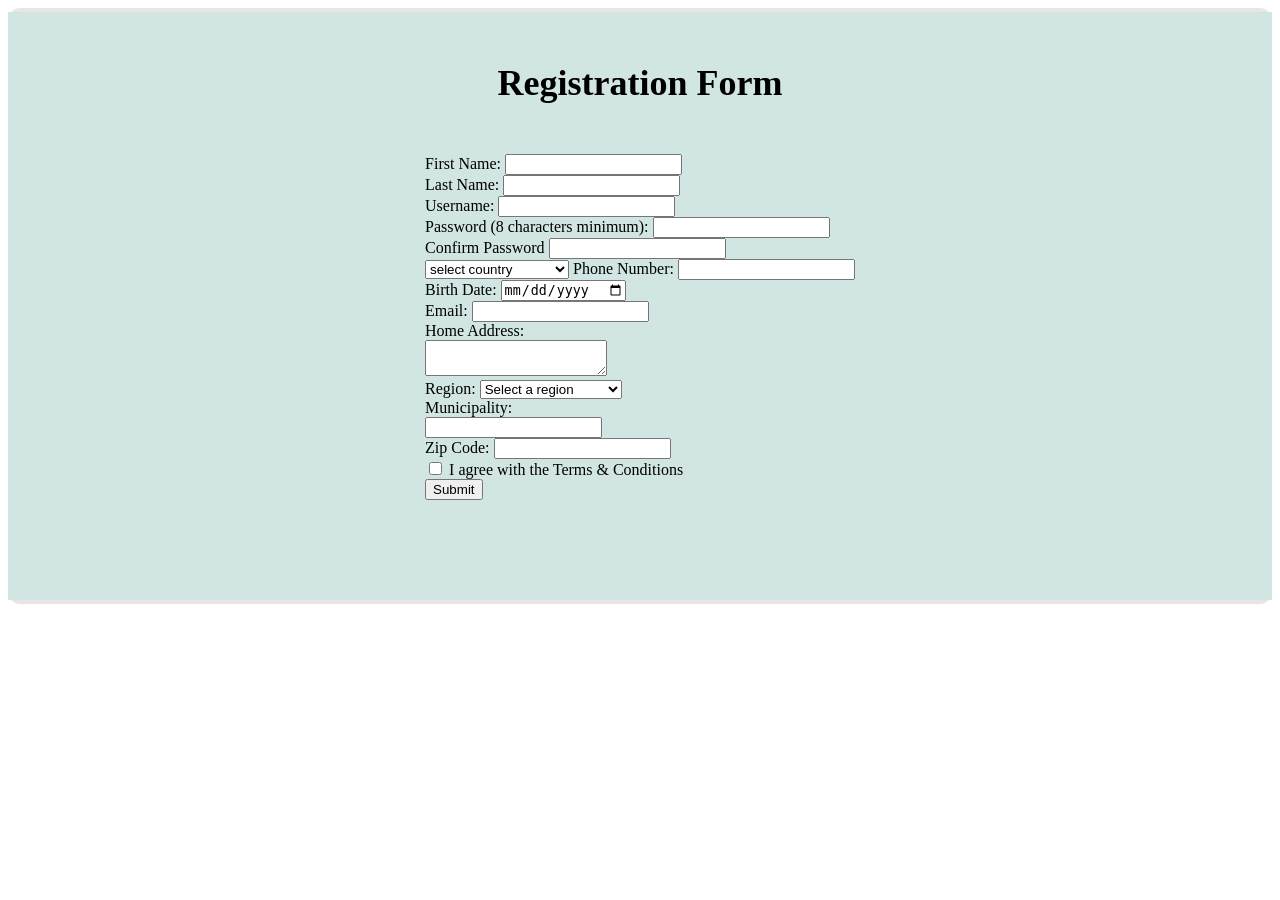
==== index.html @ e9968836 "new" ====
<!DOCTYPE html>
<html lang = "en">
    <head>
        <meta charset="UTF-8">
        <meta name="viewport" content="width=device-width, initial-scale=1">
       <link rel="stylesheet" href="regform.css">
    </head>
<main>

            <div class= "form-container">
            <section id = "form">
                <h1>Registration Form</h1>
                
                <!-- Registration Form -->
                <form>

                    <!-- Name Field-->
                    <label for="firstname">First Name:</label>
                    <input type="text" id="firstname" name="firstname" required><br>

                    <label for="lastname">Last Name:</label>
                    <input type="text" id="lastname" name="lastname" required><br>
                    <!-- Username -->
                    <label for="username">Username:</label>
                    <input type="text" id="username" name="username" required><br>

                <div>
                    <label for="pass">Password (8 characters minimum):</label>
                    <input type="password" id="pass" name="password" minlength="8" required />
                </div>
                <div>
                    <label for="pass">Confirm Password</label>
                    <input type="password" id="pass" name="password" minlength="8" required />
                </div>
                  <!-- Calling Code and Name -->
                    <select class="form-select" autocomplete="country" id="country" name="country">
                    <option>select country</option>
                    <option value="49">Germany +49</option>
                    <option value="81">Japan +81</option>
                    <option value="63">Philippines +63</option>
                    <option value="44">United Kingdom +44</option>
                    <option value="1">United States +1</option>
                    </select>
                    <!-- Phone# Field -->
                    <label for="phone">Phone Number:</label>
                    <input type="tel" id="phone" name="phone" pattern="[0-9]{4}-[0-9]{4}-[0-9]{3}"required><br>
                    <!-- Select All countries -->
                  
                    <!-- Birth Date -->
                <div class="col-sm-4 col-lg-4 col-md-4">
                    <label for="start_date">Birth Date:</label><span class="required"></span>
                    <input type="date" class="form-control" id="start_date"  name="start_date" value="{{ old('start_date') }}" required>                            
                </div>
                    

                    <!-- Email Field -->
                    <label for="email">Email:</label>
                    <input type="email" id="email" name="email" required><br>

                    <!-- Address Field -->
                    <label for="address">Home Address:</label> <br>
                    <textarea id="address" name="address" required></textarea><br>

                    <!-- Region -->
                    <label for="region">Region:</label>
                    <select id="region" name="region" required>
                        <option value="region">Select a region</option>
                        <option value="calabarzon">IV-A CALABARZON</option>
                        <option value="mimaropa">IV-B MIMAROPA</option>
                        <option value="car">CAR</option>
                        <option value="ncr">NCR</option>
                    </select><br>

                    <!-- Municipality-->
                    <label for="municipality">Municipality:</label> <br>
                    <input type="text" id="municipality" name="municipality" required><br>
                    <!-- Postal Code -->
                    <label for="zip">Zip Code:</label>
                    <input type="text" id="zip" name="zip" required><br>

                    
                <div>
                    <input type="checkbox" id="scales" name="scales" unchecked required/>
                    <label for="terms">I agree with the Terms & Conditions</label>
                </div>

                    <button type="submit">Submit</button>
                </form>
            </section>
            </div>

        </main>
---- regform.css ----
main {
    padding: 4px 0px;
    width: 100%;
    margin: 0 auto;   
    box-sizing: border-box;
    background-color:#e9e5e5;
    border-radius: 12px;
}

.form-container {
  display: flex;
  justify-content: center;
  align-items: center;   /* centers vertically */
  padding: 50px; /*ht edges */
  background-color: #d1e5e3;
}

form {
  width: 100%;
  max-width: 800px; 
  margin: auto; /* centers the form */
  padding: 50px; /* adds padding around the form */
}
h1 {
  font-size: 36px;
  margin-bottom: 20px;
  text-align: center;    margin: 0 auto;
}
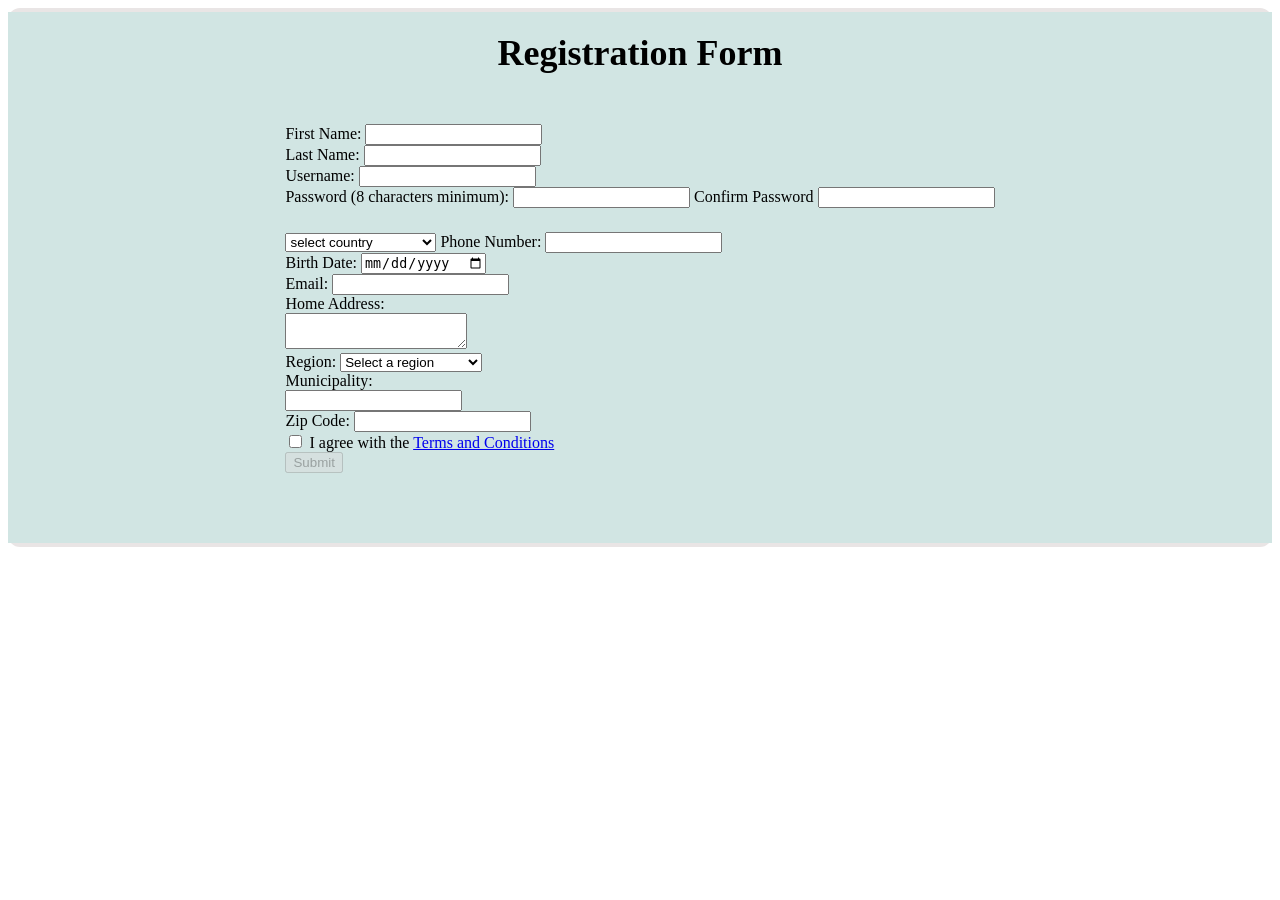
==== commit 4e5eafb1: "$ git push --force" ====
--- a/index.html
+++ b/index.html
@@ -14,36 +14,34 @@
                 <!-- Registration Form -->
                 <form>
 
-                    <!-- Name Field-->
-                    <label for="firstname">First Name:</label>
-                    <input type="text" id="firstname" name="firstname" required><br>
-
-                    <label for="lastname">Last Name:</label>
-                    <input type="text" id="lastname" name="lastname" required><br>
-                    <!-- Username -->
-                    <label for="username">Username:</label>
-                    <input type="text" id="username" name="username" required><br>
-
+                <!-- Name Field-->
+                <label for="firstname">First Name:</label>
+                <input type="text" id="firstname" name="firstname" required><br>
+                <label for="lastname">Last Name:</label>
+                <input type="text" id="lastname" name="lastname" required><br>
+                <!-- Username -->
+                <label for="username">Username:</label>
+                <input type="text" id="username" name="username" required><br>
+                <!-- Password -->
                 <div>
-                    <label for="pass">Password (8 characters minimum):</label>
-                    <input type="password" id="pass" name="password" minlength="8" required />
-                </div>
-                <div>
-                    <label for="pass">Confirm Password</label>
-                    <input type="password" id="pass" name="password" minlength="8" required />
+                    <label for="password">Password (8 characters minimum):</label>
+                    <input type="password" id="password" name="password" minlength="8" required />
+                    <label for="confirm-password">Confirm Password</label>
+                    <input type="password" id="confirm-password" name="passwordconfirm" minlength="8" required />
+                    <p id="password-error" class="error-message" aria-live="polite"></p>
                 </div>
                   <!-- Calling Code and Name -->
                     <select class="form-select" autocomplete="country" id="country" name="country">
                     <option>select country</option>
-                    <option value="49">Germany +49</option>
-                    <option value="81">Japan +81</option>
-                    <option value="63">Philippines +63</option>
-                    <option value="44">United Kingdom +44</option>
-                    <option value="1">United States +1</option>
+                    <option value="49">Germany | +49</option>
+                    <option value="81">Japan | +81</option>
+                    <option value="63">Philippines | +63</option>
+                    <option value="44">United Kingdom | +44</option>
+                    <option value="1">United States | +1</option>
                     </select>
                     <!-- Phone# Field -->
                     <label for="phone">Phone Number:</label>
-                    <input type="tel" id="phone" name="phone" pattern="[0-9]{4}-[0-9]{4}-[0-9]{3}"required><br>
+                    <input type="tel" id="phone" name="phone" required><br>
                     <!-- Select All countries -->
                   
                     <!-- Birth Date -->
@@ -81,7 +79,7 @@
                     
                 <div>
                     <input type="checkbox" id="scales" name="scales" unchecked required/>
-                    <label for="terms">I agree with the Terms & Conditions</label>
+                    <label for="terms">I agree with the <a href ="termscondition.html">Terms and Conditions</a> </label>
                 </div>
 
                     <button type="submit">Submit</button>
@@ -89,4 +87,17 @@
             </section>
             </div>
 
-        </main>+        </main>
+        <script src="form-validation.js"></script>
+        <script>
+            document.addEventListener('DOMContentLoaded', function () {
+                const form = document.querySelector('form');
+                const passwordInput = document.getElementById('password');
+                const confirmInput = document.getElementById('confirm-password');
+                const errorElement = document.getElementById('password-error');
+
+                if (form && passwordInput && confirmInput && errorElement) {
+                    initializePasswordConfirmation(form, passwordInput, confirmInput, errorElement);
+                }
+            });
+        </script>
--- a/regform.css
+++ b/regform.css
@@ -11,7 +11,7 @@
   display: flex;
   justify-content: center;
   align-items: center;   /* centers vertically */
-  padding: 50px; /*ht edges */
+  padding: 20px; /*ht edges */
   background-color: #d1e5e3;
 }
 
@@ -25,4 +25,11 @@
   font-size: 36px;
   margin-bottom: 20px;
   text-align: center;    margin: 0 auto;
+}
+
+.error-message {
+  color: #c0392b;
+  font-size: 0.9rem;
+  margin-top: .1rem;
+  min-height: .5rem;
 }
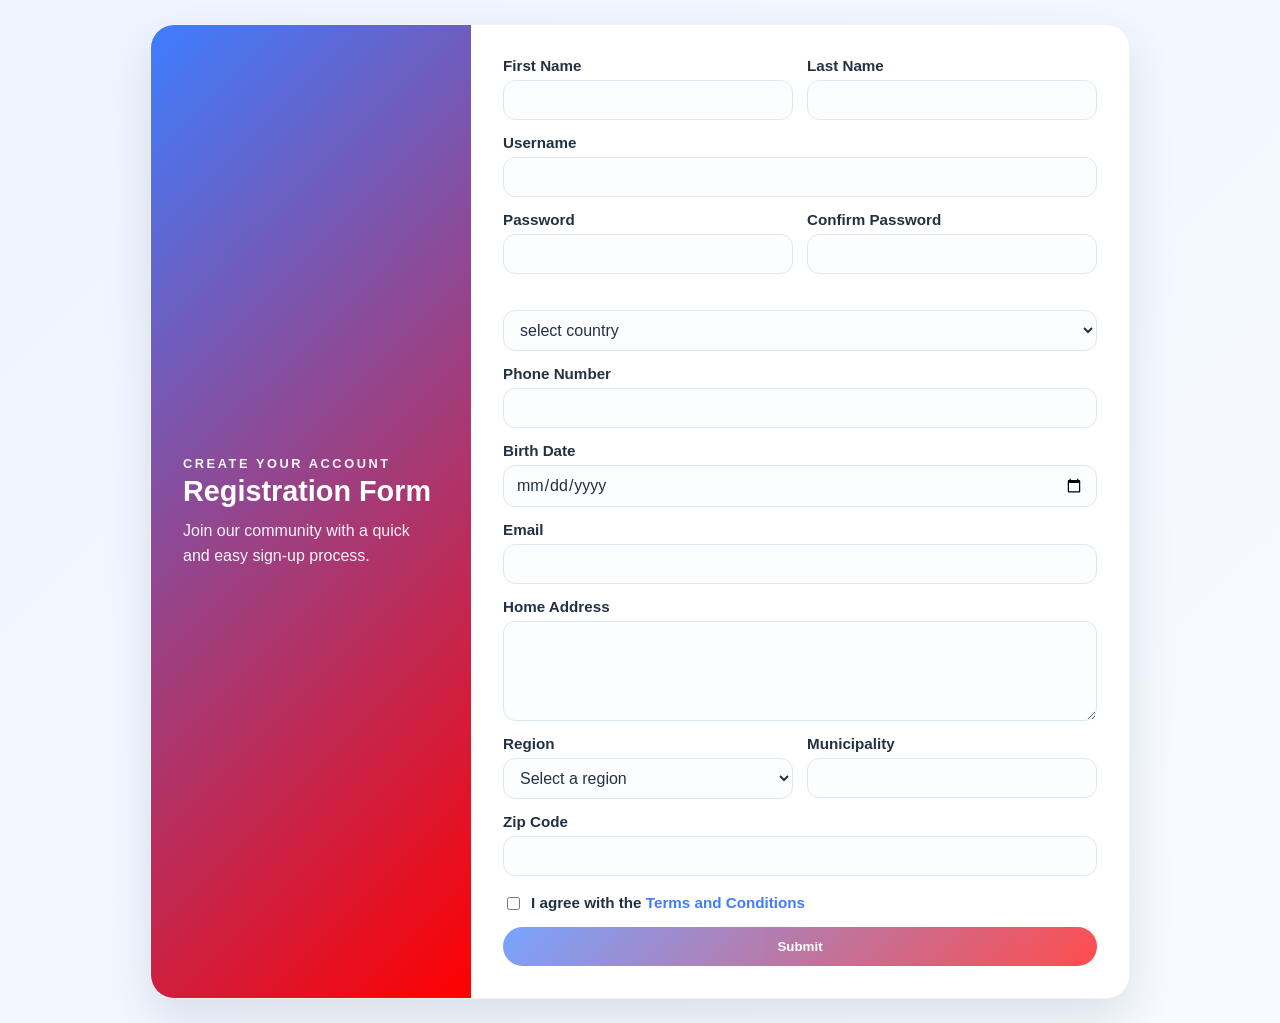
==== commit 28045e05: "$git push --force" ====
--- a/index.html
+++ b/index.html
@@ -1,103 +1,373 @@
 <!DOCTYPE html>
-<html lang = "en">
-    <head>
-        <meta charset="UTF-8">
-        <meta name="viewport" content="width=device-width, initial-scale=1">
-       <link rel="stylesheet" href="regform.css">
-    </head>
-<main>
-
-            <div class= "form-container">
-            <section id = "form">
-                <h1>Registration Form</h1>
-                
-                <!-- Registration Form -->
-                <form>
-
-                <!-- Name Field-->
-                <label for="firstname">First Name:</label>
-                <input type="text" id="firstname" name="firstname" required><br>
-                <label for="lastname">Last Name:</label>
-                <input type="text" id="lastname" name="lastname" required><br>
-                <!-- Username -->
-                <label for="username">Username:</label>
-                <input type="text" id="username" name="username" required><br>
-                <!-- Password -->
-                <div>
-                    <label for="password">Password (8 characters minimum):</label>
-                    <input type="password" id="password" name="password" minlength="8" required />
-                    <label for="confirm-password">Confirm Password</label>
-                    <input type="password" id="confirm-password" name="passwordconfirm" minlength="8" required />
-                    <p id="password-error" class="error-message" aria-live="polite"></p>
-                </div>
-                  <!-- Calling Code and Name -->
-                    <select class="form-select" autocomplete="country" id="country" name="country">
-                    <option>select country</option>
-                    <option value="49">Germany | +49</option>
-                    <option value="81">Japan | +81</option>
-                    <option value="63">Philippines | +63</option>
-                    <option value="44">United Kingdom | +44</option>
-                    <option value="1">United States | +1</option>
-                    </select>
-                    <!-- Phone# Field -->
-                    <label for="phone">Phone Number:</label>
-                    <input type="tel" id="phone" name="phone" required><br>
-                    <!-- Select All countries -->
-                  
-                    <!-- Birth Date -->
-                <div class="col-sm-4 col-lg-4 col-md-4">
-                    <label for="start_date">Birth Date:</label><span class="required"></span>
-                    <input type="date" class="form-control" id="start_date"  name="start_date" value="{{ old('start_date') }}" required>                            
-                </div>
-                    
-
-                    <!-- Email Field -->
-                    <label for="email">Email:</label>
-                    <input type="email" id="email" name="email" required><br>
-
-                    <!-- Address Field -->
-                    <label for="address">Home Address:</label> <br>
-                    <textarea id="address" name="address" required></textarea><br>
-
-                    <!-- Region -->
-                    <label for="region">Region:</label>
-                    <select id="region" name="region" required>
-                        <option value="region">Select a region</option>
-                        <option value="calabarzon">IV-A CALABARZON</option>
-                        <option value="mimaropa">IV-B MIMAROPA</option>
-                        <option value="car">CAR</option>
-                        <option value="ncr">NCR</option>
-                    </select><br>
-
-                    <!-- Municipality-->
-                    <label for="municipality">Municipality:</label> <br>
-                    <input type="text" id="municipality" name="municipality" required><br>
-                    <!-- Postal Code -->
-                    <label for="zip">Zip Code:</label>
-                    <input type="text" id="zip" name="zip" required><br>
-
-                    
-                <div>
-                    <input type="checkbox" id="scales" name="scales" unchecked required/>
-                    <label for="terms">I agree with the <a href ="termscondition.html">Terms and Conditions</a> </label>
-                </div>
-
-                    <button type="submit">Submit</button>
-                </form>
-            </section>
-            </div>
-
-        </main>
-        <script src="form-validation.js"></script>
-        <script>
-            document.addEventListener('DOMContentLoaded', function () {
-                const form = document.querySelector('form');
-                const passwordInput = document.getElementById('password');
-                const confirmInput = document.getElementById('confirm-password');
-                const errorElement = document.getElementById('password-error');
-
-                if (form && passwordInput && confirmInput && errorElement) {
-                    initializePasswordConfirmation(form, passwordInput, confirmInput, errorElement);
-                }
-            });
-        </script>+<html lang="en">
+  <head>
+    <meta charset="UTF-8" />
+    <meta name="viewport" content="width=device-width, initial-scale=1" />
+    <title>Registration Form</title>
+    <link rel="stylesheet" href="regform.css" />
+  </head>
+  <body>
+    <main class="page-shell">
+      <div class="form-card">
+        <section class="form-intro">
+          <p class="eyebrow">Create your account</p>
+          <h1>Registration Form</h1>
+          <p>Join our community with a quick and easy sign-up process.</p>
+        </section>
+
+        <section id="form" class="form-panel">
+          <form>
+            <div class="form-row">
+              <div class="form-group">
+                <label for="firstname">First Name</label>
+                <input type="text" id="firstname" name="firstname" required />
+              </div>
+              <div class="form-group">
+                <label for="lastname">Last Name</label>
+                <input type="text" id="lastname" name="lastname" required />
+              </div>
+            </div>
+
+            <div class="form-group">
+              <label for="username">Username</label>
+              <input type="text" id="username" name="username" required />
+            </div>
+
+            <div class="form-row">
+              <div class="form-group">
+                <label for="password">Password</label>
+                <input type="password" id="password" name="password" minlength="8" required />
+              </div>
+              <div class="form-group">
+                <label for="confirm-password">Confirm Password</label>
+                <input type="password" id="confirm-password" name="passwordconfirm" minlength="8" required />
+                <p id="password-error" class="error-message" aria-live="polite"></p>
+              </div>
+            </div>
+
+            <div class="form-group">
+              <select class="form-select" autocomplete="country" id="country" name="country">
+    <option>select country</option>
+    <option value="Afghanistan">93</option>
+    <option value="Åland Islands">358</option>
+    <option value="Albania">355</option>
+    <option value="Algeria">213</option>
+    <option value="American Samoa">1</option>
+    <option value="Andorra">376</option>
+    <option value="Angola">244</option>
+    <option value="Anguilla">1</option>
+    <option value="Antarctica">672</option>
+    <option value="Antigua and Barbuda">1</option>
+    <option value="Argentina">54</option>
+    <option value="Armenia">374</option>
+    <option value="Aruba">297</option>
+    <option value="Australia">61</option>
+    <option value="Austria">43</option>
+    <option value="Azerbaijan">994</option>
+    <option value="Bahamas">1</option>
+    <option value="Bahrain">973</option>
+    <option value="Bangladesh">880</option>
+    <option value="Barbados">1</option>
+    <option value="Belarus">375</option>
+    <option value="Belgium">32</option>
+    <option value="Belize">501</option>
+    <option value="Benin">229</option>
+    <option value="Bermuda">1</option>
+    <option value="Bhutan">975</option>
+    <option value="Bolivia (Plurinational State of)">591</option>
+    <option value="Bosnia and Herzegovina">387</option>
+    <option value="Botswana">267</option>
+    <option value="Bouvet Island">55</option>
+    <option value="Brazil">55</option>
+    <option value="British Indian Ocean Territory">246</option>
+    <option value="Brunei Darussalam">673</option>
+    <option value="Bulgaria">359</option>
+    <option value="Burkina Faso">226</option>
+    <option value="Burundi">257</option>
+    <option value="Cabo Verde">238</option>
+    <option value="Cambodia">855</option>
+    <option value="Cameroon">237</option>
+    <option value="Canada">1</option>
+    <option value="Caribbean Netherlands">599</option>
+    <option value="Cayman Islands">1</option>
+    <option value="Central African Republic">236</option>
+    <option value="Chad">235</option>
+    <option value="Chile">56</option>
+    <option value="China">86</option>
+    <option value="Christmas Island">61</option>
+    <option value="Cocos (Keeling) Islands">61</option>
+    <option value="Colombia">57</option>
+    <option value="Comoros">269</option>
+    <option value="Congo">242</option>
+    <option value="Congo, Democratic Republic of the">243</option>
+    <option value="Cook Islands">682</option>
+    <option value="Costa Rica">506</option>
+    <option value="Croatia">385</option>
+    <option value="Cuba">53</option>
+    <option value="Curaçao">599</option>
+    <option value="Cyprus">357</option>
+    <option value="Czech Republic">420</option>
+    <option value="Côte d'Ivoire">225</option>
+    <option value="Denmark">45</option>
+    <option value="Djibouti">253</option>
+    <option value="Dominica">1</option>
+    <option value="Dominican Republic">1</option>
+    <option value="Ecuador">593</option>
+    <option value="Egypt">20</option>
+    <option value="El Salvador">503</option>
+    <option value="Equatorial Guinea">240</option>
+    <option value="Eritrea">291</option>
+    <option value="Estonia">372</option>
+    <option value="Eswatini (Swaziland)">268</option>
+    <option value="Ethiopia">251</option>
+    <option value="Falkland Islands (Malvinas)">500</option>
+    <option value="Faroe Islands">298</option>
+    <option value="Fiji">679</option>
+    <option value="Finland">358</option>
+    <option value="France">33</option>
+    <option value="French Guiana">594</option>
+    <option value="French Polynesia">689</option>
+    <option value="French Southern Territories">262</option>
+    <option value="Gabon">241</option>
+    <option value="Gambia">220</option>
+    <option value="Georgia">995</option>
+    <option value="Germany">49</option>
+    <option value="Ghana">233</option>
+    <option value="Gibraltar">350</option>
+    <option value="Greece">30</option>
+    <option value="Greenland">299</option>
+    <option value="Grenada">1</option>
+    <option value="Guadeloupe">590</option>
+    <option value="Guam">1</option>
+    <option value="Guatemala">502</option>
+    <option value="Guernsey">44</option>
+    <option value="Guinea">224</option>
+    <option value="Guinea-Bissau">245</option>
+    <option value="Guyana">592</option>
+    <option value="Haiti">509</option>
+    <option value="Heard Island and Mcdonald Islands">61</option>
+    <option value="Honduras">504</option>
+    <option value="Hong Kong">852</option>
+    <option value="Hungary">36</option>
+    <option value="Iceland">354</option>
+    <option value="India">91</option>
+    <option value="Indonesia">62</option>
+    <option value="Iran">98</option>
+    <option value="Iraq">964</option>
+    <option value="Ireland">353</option>
+    <option value="Isle of Man">44</option>
+    <option value="Israel">972</option>
+    <option value="Italy">39</option>
+    <option value="Jamaica">1</option>
+    <option value="Japan">81</option>
+    <option value="Jersey">44</option>
+    <option value="Jordan">962</option>
+    <option value="Kazakhstan">7</option>
+    <option value="Kenya">254</option>
+    <option value="Kiribati">686</option>
+    <option value="Korea, North">850</option>
+    <option value="Korea, South">82</option>
+    <option value="Kosovo">383</option>
+    <option value="Kuwait">965</option>
+    <option value="Kyrgyzstan">996</option>
+    <option value="Lao People's Democratic Republic">856</option>
+    <option value="Latvia">371</option>
+    <option value="Lebanon">961</option>
+    <option value="Lesotho">266</option>
+    <option value="Liberia">231</option>
+    <option value="Libya">218</option>
+    <option value="Liechtenstein">423</option>
+    <option value="Lithuania">370</option>
+    <option value="Luxembourg">352</option>
+    <option value="Macao">853</option>
+    <option value="Macedonia North">389</option>
+    <option value="Madagascar">261</option>
+    <option value="Malawi">265</option>
+    <option value="Malaysia">60</option>
+    <option value="Maldives">960</option>
+    <option value="Mali">223</option>
+    <option value="Malta">356</option>
+    <option value="Marshall Islands">692</option>
+    <option value="Martinique">596</option>
+    <option value="Mauritania">222</option>
+    <option value="Mauritius">230</option>
+    <option value="Mayotte">262</option>
+    <option value="Mexico">52</option>
+    <option value="Micronesia">691</option>
+    <option value="Moldova">373</option>
+    <option value="Monaco">377</option>
+    <option value="Mongolia">976</option>
+    <option value="Montenegro">382</option>
+    <option value="Montserrat">1</option>
+    <option value="Morocco">212</option>
+    <option value="Mozambique">258</option>
+    <option value="Myanmar (Burma)">95</option>
+    <option value="Namibia">264</option>
+    <option value="Nauru">674</option>
+    <option value="Nepal">977</option>
+    <option value="Netherlands">31</option>
+    <option value="Netherlands Antilles">599</option>
+    <option value="New Caledonia">687</option>
+    <option value="New Zealand">64</option>
+    <option value="Nicaragua">505</option>
+    <option value="Niger">227</option>
+    <option value="Nigeria">234</option>
+    <option value="Niue">683</option>
+    <option value="Norfolk Island">672</option>
+    <option value="Northern Mariana Islands">1</option>
+    <option value="Norway">47</option>
+    <option value="Oman">968</option>
+    <option value="Pakistan">92</option>
+    <option value="Palau">680</option>
+    <option value="Palestine">970</option>
+    <option value="Panama">507</option>
+    <option value="Papua New Guinea">675</option>
+    <option value="Paraguay">595</option>
+    <option value="Peru">51</option>
+    <option value="Philippines">63</option>
+    <option value="Pitcairn Islands">64</option>
+    <option value="Poland">48</option>
+    <option value="Portugal">351</option>
+    <option value="Puerto Rico">1</option>
+    <option value="Qatar">974</option>
+    <option value="Reunion">262</option>
+    <option value="Romania">40</option>
+    <option value="Russian Federation">7</option>
+    <option value="Rwanda">250</option>
+    <option value="Saint Barthelemy">590</option>
+    <option value="Saint Helena">290</option>
+    <option value="Saint Kitts and Nevis">1</option>
+    <option value="Saint Lucia">1</option>
+    <option value="Saint Martin">590</option>
+    <option value="Saint Pierre and Miquelon">508</option>
+    <option value="Saint Vincent and the Grenadines">1</option>
+    <option value="Samoa">685</option>
+    <option value="San Marino">378</option>
+    <option value="Sao Tome and Principe">239</option>
+    <option value="Saudi Arabia">966</option>
+    <option value="Senegal">221</option>
+    <option value="Serbia">381</option>
+    <option value="Serbia and Montenegro">381</option>
+    <option value="Seychelles">248</option>
+    <option value="Sierra Leone">232</option>
+    <option value="Singapore">65</option>
+    <option value="Sint Maarten">1</option>
+    <option value="Slovakia">421</option>
+    <option value="Slovenia">386</option>
+    <option value="Solomon Islands">677</option>
+    <option value="Somalia">252</option>
+    <option value="South Africa">27</option>
+    <option value="South Georgia and the South Sandwich Islands">500</option>
+    <option value="South Sudan">211</option>
+    <option value="Spain">34</option>
+    <option value="Sri Lanka">94</option>
+    <option value="Sudan">249</option>
+    <option value="Suriname">597</option>
+    <option value="Svalbard and Jan Mayen">47</option>
+    <option value="Sweden">46</option>
+    <option value="Switzerland">41</option>
+    <option value="Syria">963</option>
+    <option value="Taiwan">886</option>
+    <option value="Tajikistan">992</option>
+    <option value="Tanzania">255</option>
+    <option value="Thailand">66</option>
+    <option value="Timor-Leste">670</option>
+    <option value="Togo">228</option>
+    <option value="Tokelau">690</option>
+    <option value="Tonga">676</option>
+    <option value="Trinidad and Tobago">1</option>
+    <option value="Tunisia">216</option>
+    <option value="Turkey (Türkiye)">90</option>
+    <option value="Turkmenistan">993</option>
+    <option value="Turks and Caicos Islands">1</option>
+    <option value="Tuvalu">688</option>
+    <option value="U.S. Outlying Islands">1</option>
+    <option value="Uganda">256</option>
+    <option value="Ukraine">380</option>
+    <option value="United Arab Emirates">971</option>
+    <option value="United Kingdom">44</option>
+    <option value="United States">1</option>
+    <option value="Uruguay">598</option>
+    <option value="Uzbekistan">998</option>
+    <option value="Vanuatu">678</option>
+    <option value="Vatican City Holy See">39</option>
+    <option value="Venezuela">58</option>
+    <option value="Vietnam">84</option>
+    <option value="Virgin Islands, British">1</option>
+    <option value="Virgin Islands, U.S">1</option>
+    <option value="Wallis and Futuna">681</option>
+    <option value="Western Sahara">212</option>
+    <option value="Yemen">967</option>
+    <option value="Zambia">260</option>
+    <option value="Zimbabwe">263</option>
+</select>
+            </div>
+
+            <div class="form-group">
+              <label for="phone">Phone Number</label>
+              <input type="tel" id="phone" name="phone" required />
+            </div>
+
+            <div class="form-group">
+              <label for="start_date">Birth Date</label>
+              <input type="date" class="form-control" id="start_date" name="start_date" value="{{ old('start_date') }}" required />
+            </div>
+
+            <div class="form-group">
+              <label for="email">Email</label>
+              <input type="email" id="email" name="email" required />
+            </div>
+
+            <div class="form-group">
+              <label for="address">Home Address</label>
+              <textarea id="address" name="address" required></textarea>
+            </div>
+
+            <div class="form-row">
+              <div class="form-group">
+                <label for="region">Region</label>
+                <select id="region" name="region" required>
+                  <option value="">Select a region</option>
+                  <option value="calabarzon">IV-A CALABARZON</option>
+                  <option value="mimaropa">IV-B MIMAROPA</option>
+                  <option value="car">CAR</option>
+                  <option value="ncr">NCR</option>
+                </select>
+              </div>
+              <div class="form-group">
+                <label for="municipality">Municipality</label>
+                <input type="text" id="municipality" name="municipality" required />
+              </div>
+            </div>
+
+            <div class="form-group">
+              <label for="zip">Zip Code</label>
+              <input type="text" id="zip" name="zip" required />
+            </div>
+
+            <div class="checkbox-row">
+              <input type="checkbox" id="scales" name="scales" required />
+              <label for="scales">I agree with the <a href="termscondition.html">Terms and Conditions</a></label>
+            </div>
+
+            <button type="submit">Submit</button>
+          </form>
+        </section>
+      </div>
+    </main>
+
+    <script src="form-validation.js"></script>
+    <script>
+      document.addEventListener('DOMContentLoaded', function () {
+        const form = document.querySelector('form');
+        const passwordInput = document.getElementById('password');
+        const confirmInput = document.getElementById('confirm-password');
+        const errorElement = document.getElementById('password-error');
+
+        if (form && passwordInput && confirmInput && errorElement) {
+          initializePasswordConfirmation(form, passwordInput, confirmInput, errorElement);
+        }
+      });
+    </script>
+  </body>
+</html>
--- a/regform.css
+++ b/regform.css
@@ -1,35 +1,193 @@
-main {
-    padding: 4px 0px;
-    width: 100%;
-    margin: 0 auto;   
-    box-sizing: border-box;
-    background-color:#e9e5e5;
-    border-radius: 12px;
+:root {
+  --bg: #f4f7fb;
+  --card: #ffffff;
+  --accent: #3e7dff;
+  --accent-soft: #eaf2ff;
+  --accent-2: #ff0000;
+  --text: #233142;
+  --muted: #6d7a8b;
+  --border: #dfe7f2;
 }
 
-.form-container {
+* {
+  box-sizing: border-box;
+}
+
+body {
+  margin: 0;
+  font-family: "Segoe UI", Tahoma, Geneva, Verdana, sans-serif;
+  color: var(--text);
+  background: linear-gradient(135deg, #eef4ff 0%, #f7fbff 100%);
+  min-height: 100vh;
   display: flex;
+  align-items: center;
   justify-content: center;
-  align-items: center;   /* centers vertically */
-  padding: 20px; /*ht edges */
-  background-color: #d1e5e3;
+  padding: 24px;
+}
+
+.page-shell {
+  width: min(100%, 980px);
+}
+
+.form-card {
+  display: grid;
+  grid-template-columns: minmax(0, 320px) minmax(0, 1fr);
+  background: var(--card);
+  border-radius: 24px;
+  overflow: hidden;
+  box-shadow: 0 20px 45px rgba(35, 49, 66, 0.12);
+  border: 1px solid rgba(35, 49, 66, 0.06);
+}
+
+.form-intro {
+  background: linear-gradient(135deg, var(--accent) 0%, var(--accent-2) 100%);
+  color: white;
+  padding: 32px;
+  display: flex;
+  flex-direction: column;
+  justify-content: center;
+}
+
+.eyebrow {
+  letter-spacing: 0.2em;
+  text-transform: uppercase;
+  font-size: 0.8rem;
+  font-weight: 700;
+  margin: 0 0 10px;
+  opacity: 0.9;
+}
+
+.form-intro h1 {
+  font-size: 1.8rem;
+  margin: 0 0 10px;
+}
+
+.form-intro p {
+  margin: 0;
+  line-height: 1.6;
+  opacity: 0.95;
+}
+
+.form-panel {
+  padding: 32px;
 }
 
 form {
+  display: grid;
+  gap: 14px;
+}
+
+.form-row {
+  display: grid;
+  grid-template-columns: repeat(2, minmax(0, 1fr));
+  gap: 14px;
+}
+
+.form-group {
+  display: flex;
+  flex-direction: column;
+  gap: 6px;
+}
+
+label {
+  font-size: 0.95rem;
+  font-weight: 600;
+  color: var(--text);
+}
+
+input,
+select,
+textarea {
   width: 100%;
-  max-width: 800px; 
-  margin: auto; /* centers the form */
-  padding: 50px; /* adds padding around the form */
+  padding: 10px 12px;
+  border: 1px solid var(--border);
+  border-radius: 12px;
+  background: #fbfdff;
+  font: inherit;
+  color: var(--text);
+  transition: border-color 0.2s ease, box-shadow 0.2s ease;
 }
-h1 {
-  font-size: 36px;
-  margin-bottom: 20px;
-  text-align: center;    margin: 0 auto;
+
+input:focus,
+select:focus,
+textarea:focus {
+  outline: none;
+  border-color: var(--accent);
+  box-shadow: 0 0 0 3px rgba(62, 125, 255, 0.15);
+}
+
+textarea {
+  min-height: 100px;
+  resize: vertical;
+}
+
+.checkbox-row {
+  display: flex;
+  align-items: flex-start;
+  gap: 8px;
+  font-size: 0.95rem;
+  color: var(--muted);
+  padding-top: 4px;
+}
+
+.checkbox-row input {
+  width: auto;
+  margin-top: 3px;
+}
+
+.checkbox-row a {
+  color: var(--accent);
+  text-decoration: none;
+}
+
+button {
+  border: none;
+  border-radius: 999px;
+  padding: 12px 18px;
+  font-weight: 700;
+  color: white;
+  cursor: pointer;
+  background: linear-gradient(135deg, var(--accent) 0%, var(--accent-2) 100%);
+  transition: transform 0.2s ease, box-shadow 0.2s ease;
+}
+
+button:hover {
+  transform: translateY(-1px);
+  box-shadow: 0 8px 18px rgba(62, 125, 255, 0.2);
+}
+
+button:disabled {
+  opacity: 0.7;
+  cursor: not-allowed;
+  transform: none;
+  box-shadow: none;
 }
 
 .error-message {
   color: #c0392b;
   font-size: 0.9rem;
-  margin-top: .1rem;
-  min-height: .5rem;
+  min-height: 1rem;
+  margin: 0;
+}
+
+@media (max-width: 760px) {
+  body {
+    padding: 14px;
+  }
+
+  .form-card {
+    grid-template-columns: 1fr;
+  }
+
+  .form-intro {
+    padding: 24px;
+  }
+
+  .form-panel {
+    padding: 24px;
+  }
+
+  .form-row {
+    grid-template-columns: 1fr;
+  }
 }
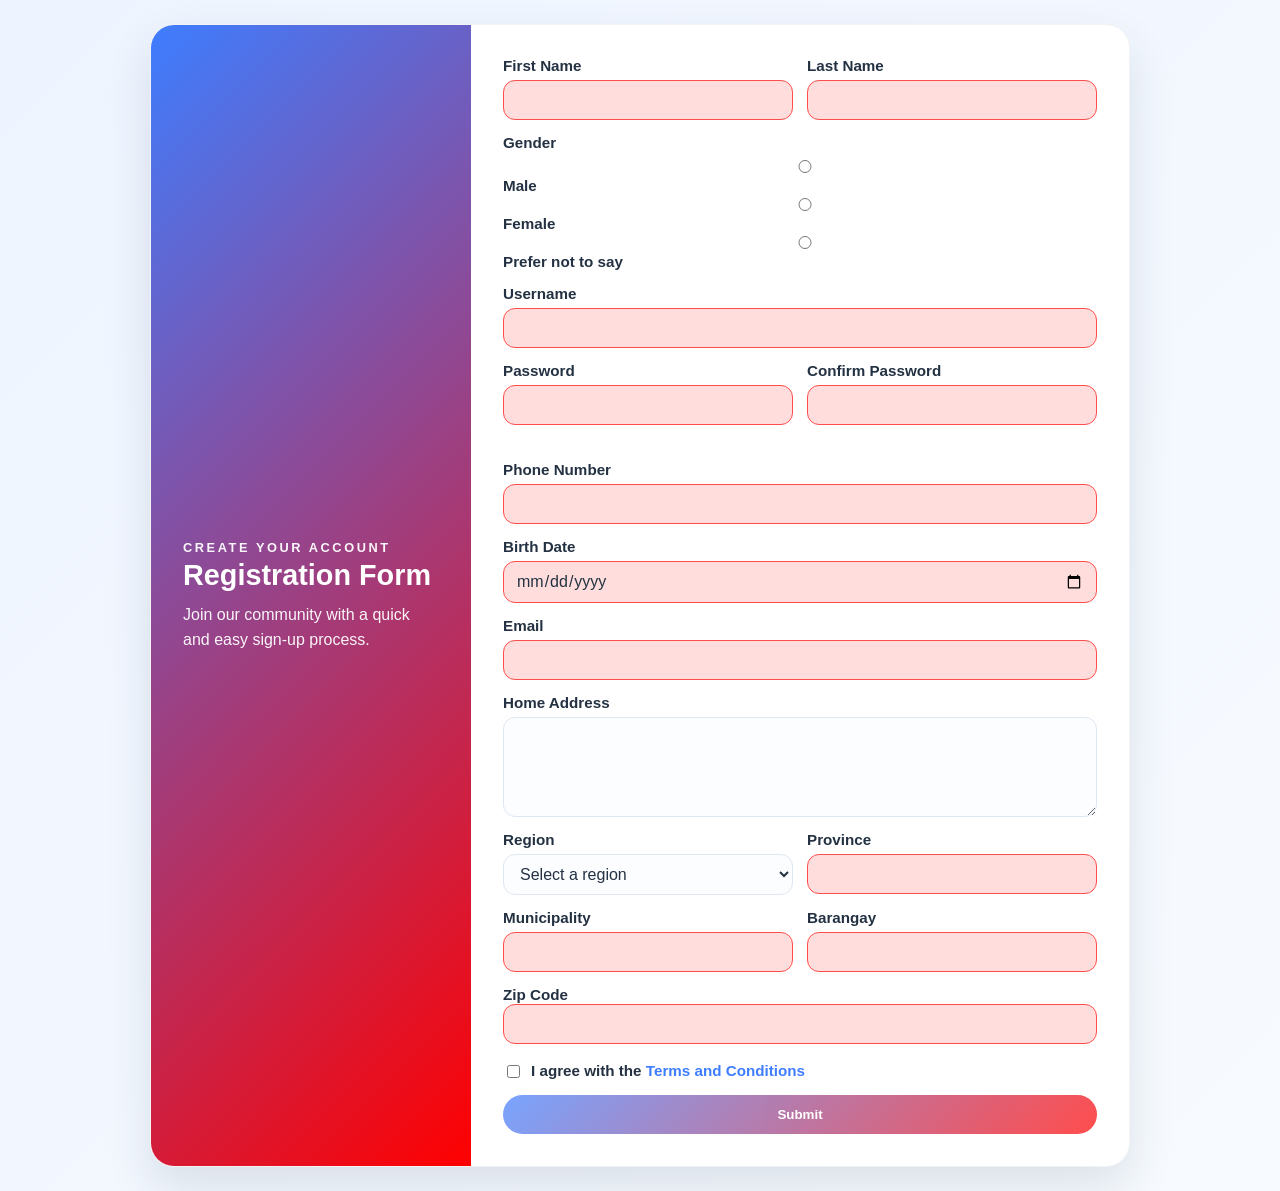
==== commit 2498541a: "$git push --force" ====
--- a/index.html
+++ b/index.html
@@ -17,15 +17,28 @@
 
         <section id="form" class="form-panel">
           <form>
+            
             <div class="form-row">
               <div class="form-group">
                 <label for="firstname">First Name</label>
-                <input type="text" id="firstname" name="firstname" required />
+                <input type="text" id="fname" name="firstname" required />
               </div>
               <div class="form-group">
                 <label for="lastname">Last Name</label>
-                <input type="text" id="lastname" name="lastname" required />
+                <input type="text" id="lname" name="lastname" required />
               </div>
+            </div>
+
+            <div class="form-group" aria-required="true">
+                  <label for="gender">Gender</label>
+                <div class="some-class">
+                <input type="radio" class="radio" name="male" value="male" id="y"/>
+                <label for="y">Male</label>
+                <input type="radio" class="radio" name="female" value="female" id="z" />
+                <label for="z">Female</label>
+                <input type="radio" class="radio" name="prefer-not-to-say" value="prefer-not-to-say" id="prefer-not-to-say" />
+                <label for="prefer-not-to-say">Prefer not to say</label>
+                </div>
             </div>
 
             <div class="form-group">
@@ -37,275 +50,17 @@
               <div class="form-group">
                 <label for="password">Password</label>
                 <input type="password" id="password" name="password" minlength="8" required />
+                <p id="password-error" class="error-message" aria-live="polite"></p>
               </div>
               <div class="form-group">
                 <label for="confirm-password">Confirm Password</label>
                 <input type="password" id="confirm-password" name="passwordconfirm" minlength="8" required />
-                <p id="password-error" class="error-message" aria-live="polite"></p>
               </div>
             </div>
 
             <div class="form-group">
-              <select class="form-select" autocomplete="country" id="country" name="country">
-    <option>select country</option>
-    <option value="Afghanistan">93</option>
-    <option value="Åland Islands">358</option>
-    <option value="Albania">355</option>
-    <option value="Algeria">213</option>
-    <option value="American Samoa">1</option>
-    <option value="Andorra">376</option>
-    <option value="Angola">244</option>
-    <option value="Anguilla">1</option>
-    <option value="Antarctica">672</option>
-    <option value="Antigua and Barbuda">1</option>
-    <option value="Argentina">54</option>
-    <option value="Armenia">374</option>
-    <option value="Aruba">297</option>
-    <option value="Australia">61</option>
-    <option value="Austria">43</option>
-    <option value="Azerbaijan">994</option>
-    <option value="Bahamas">1</option>
-    <option value="Bahrain">973</option>
-    <option value="Bangladesh">880</option>
-    <option value="Barbados">1</option>
-    <option value="Belarus">375</option>
-    <option value="Belgium">32</option>
-    <option value="Belize">501</option>
-    <option value="Benin">229</option>
-    <option value="Bermuda">1</option>
-    <option value="Bhutan">975</option>
-    <option value="Bolivia (Plurinational State of)">591</option>
-    <option value="Bosnia and Herzegovina">387</option>
-    <option value="Botswana">267</option>
-    <option value="Bouvet Island">55</option>
-    <option value="Brazil">55</option>
-    <option value="British Indian Ocean Territory">246</option>
-    <option value="Brunei Darussalam">673</option>
-    <option value="Bulgaria">359</option>
-    <option value="Burkina Faso">226</option>
-    <option value="Burundi">257</option>
-    <option value="Cabo Verde">238</option>
-    <option value="Cambodia">855</option>
-    <option value="Cameroon">237</option>
-    <option value="Canada">1</option>
-    <option value="Caribbean Netherlands">599</option>
-    <option value="Cayman Islands">1</option>
-    <option value="Central African Republic">236</option>
-    <option value="Chad">235</option>
-    <option value="Chile">56</option>
-    <option value="China">86</option>
-    <option value="Christmas Island">61</option>
-    <option value="Cocos (Keeling) Islands">61</option>
-    <option value="Colombia">57</option>
-    <option value="Comoros">269</option>
-    <option value="Congo">242</option>
-    <option value="Congo, Democratic Republic of the">243</option>
-    <option value="Cook Islands">682</option>
-    <option value="Costa Rica">506</option>
-    <option value="Croatia">385</option>
-    <option value="Cuba">53</option>
-    <option value="Curaçao">599</option>
-    <option value="Cyprus">357</option>
-    <option value="Czech Republic">420</option>
-    <option value="Côte d'Ivoire">225</option>
-    <option value="Denmark">45</option>
-    <option value="Djibouti">253</option>
-    <option value="Dominica">1</option>
-    <option value="Dominican Republic">1</option>
-    <option value="Ecuador">593</option>
-    <option value="Egypt">20</option>
-    <option value="El Salvador">503</option>
-    <option value="Equatorial Guinea">240</option>
-    <option value="Eritrea">291</option>
-    <option value="Estonia">372</option>
-    <option value="Eswatini (Swaziland)">268</option>
-    <option value="Ethiopia">251</option>
-    <option value="Falkland Islands (Malvinas)">500</option>
-    <option value="Faroe Islands">298</option>
-    <option value="Fiji">679</option>
-    <option value="Finland">358</option>
-    <option value="France">33</option>
-    <option value="French Guiana">594</option>
-    <option value="French Polynesia">689</option>
-    <option value="French Southern Territories">262</option>
-    <option value="Gabon">241</option>
-    <option value="Gambia">220</option>
-    <option value="Georgia">995</option>
-    <option value="Germany">49</option>
-    <option value="Ghana">233</option>
-    <option value="Gibraltar">350</option>
-    <option value="Greece">30</option>
-    <option value="Greenland">299</option>
-    <option value="Grenada">1</option>
-    <option value="Guadeloupe">590</option>
-    <option value="Guam">1</option>
-    <option value="Guatemala">502</option>
-    <option value="Guernsey">44</option>
-    <option value="Guinea">224</option>
-    <option value="Guinea-Bissau">245</option>
-    <option value="Guyana">592</option>
-    <option value="Haiti">509</option>
-    <option value="Heard Island and Mcdonald Islands">61</option>
-    <option value="Honduras">504</option>
-    <option value="Hong Kong">852</option>
-    <option value="Hungary">36</option>
-    <option value="Iceland">354</option>
-    <option value="India">91</option>
-    <option value="Indonesia">62</option>
-    <option value="Iran">98</option>
-    <option value="Iraq">964</option>
-    <option value="Ireland">353</option>
-    <option value="Isle of Man">44</option>
-    <option value="Israel">972</option>
-    <option value="Italy">39</option>
-    <option value="Jamaica">1</option>
-    <option value="Japan">81</option>
-    <option value="Jersey">44</option>
-    <option value="Jordan">962</option>
-    <option value="Kazakhstan">7</option>
-    <option value="Kenya">254</option>
-    <option value="Kiribati">686</option>
-    <option value="Korea, North">850</option>
-    <option value="Korea, South">82</option>
-    <option value="Kosovo">383</option>
-    <option value="Kuwait">965</option>
-    <option value="Kyrgyzstan">996</option>
-    <option value="Lao People's Democratic Republic">856</option>
-    <option value="Latvia">371</option>
-    <option value="Lebanon">961</option>
-    <option value="Lesotho">266</option>
-    <option value="Liberia">231</option>
-    <option value="Libya">218</option>
-    <option value="Liechtenstein">423</option>
-    <option value="Lithuania">370</option>
-    <option value="Luxembourg">352</option>
-    <option value="Macao">853</option>
-    <option value="Macedonia North">389</option>
-    <option value="Madagascar">261</option>
-    <option value="Malawi">265</option>
-    <option value="Malaysia">60</option>
-    <option value="Maldives">960</option>
-    <option value="Mali">223</option>
-    <option value="Malta">356</option>
-    <option value="Marshall Islands">692</option>
-    <option value="Martinique">596</option>
-    <option value="Mauritania">222</option>
-    <option value="Mauritius">230</option>
-    <option value="Mayotte">262</option>
-    <option value="Mexico">52</option>
-    <option value="Micronesia">691</option>
-    <option value="Moldova">373</option>
-    <option value="Monaco">377</option>
-    <option value="Mongolia">976</option>
-    <option value="Montenegro">382</option>
-    <option value="Montserrat">1</option>
-    <option value="Morocco">212</option>
-    <option value="Mozambique">258</option>
-    <option value="Myanmar (Burma)">95</option>
-    <option value="Namibia">264</option>
-    <option value="Nauru">674</option>
-    <option value="Nepal">977</option>
-    <option value="Netherlands">31</option>
-    <option value="Netherlands Antilles">599</option>
-    <option value="New Caledonia">687</option>
-    <option value="New Zealand">64</option>
-    <option value="Nicaragua">505</option>
-    <option value="Niger">227</option>
-    <option value="Nigeria">234</option>
-    <option value="Niue">683</option>
-    <option value="Norfolk Island">672</option>
-    <option value="Northern Mariana Islands">1</option>
-    <option value="Norway">47</option>
-    <option value="Oman">968</option>
-    <option value="Pakistan">92</option>
-    <option value="Palau">680</option>
-    <option value="Palestine">970</option>
-    <option value="Panama">507</option>
-    <option value="Papua New Guinea">675</option>
-    <option value="Paraguay">595</option>
-    <option value="Peru">51</option>
-    <option value="Philippines">63</option>
-    <option value="Pitcairn Islands">64</option>
-    <option value="Poland">48</option>
-    <option value="Portugal">351</option>
-    <option value="Puerto Rico">1</option>
-    <option value="Qatar">974</option>
-    <option value="Reunion">262</option>
-    <option value="Romania">40</option>
-    <option value="Russian Federation">7</option>
-    <option value="Rwanda">250</option>
-    <option value="Saint Barthelemy">590</option>
-    <option value="Saint Helena">290</option>
-    <option value="Saint Kitts and Nevis">1</option>
-    <option value="Saint Lucia">1</option>
-    <option value="Saint Martin">590</option>
-    <option value="Saint Pierre and Miquelon">508</option>
-    <option value="Saint Vincent and the Grenadines">1</option>
-    <option value="Samoa">685</option>
-    <option value="San Marino">378</option>
-    <option value="Sao Tome and Principe">239</option>
-    <option value="Saudi Arabia">966</option>
-    <option value="Senegal">221</option>
-    <option value="Serbia">381</option>
-    <option value="Serbia and Montenegro">381</option>
-    <option value="Seychelles">248</option>
-    <option value="Sierra Leone">232</option>
-    <option value="Singapore">65</option>
-    <option value="Sint Maarten">1</option>
-    <option value="Slovakia">421</option>
-    <option value="Slovenia">386</option>
-    <option value="Solomon Islands">677</option>
-    <option value="Somalia">252</option>
-    <option value="South Africa">27</option>
-    <option value="South Georgia and the South Sandwich Islands">500</option>
-    <option value="South Sudan">211</option>
-    <option value="Spain">34</option>
-    <option value="Sri Lanka">94</option>
-    <option value="Sudan">249</option>
-    <option value="Suriname">597</option>
-    <option value="Svalbard and Jan Mayen">47</option>
-    <option value="Sweden">46</option>
-    <option value="Switzerland">41</option>
-    <option value="Syria">963</option>
-    <option value="Taiwan">886</option>
-    <option value="Tajikistan">992</option>
-    <option value="Tanzania">255</option>
-    <option value="Thailand">66</option>
-    <option value="Timor-Leste">670</option>
-    <option value="Togo">228</option>
-    <option value="Tokelau">690</option>
-    <option value="Tonga">676</option>
-    <option value="Trinidad and Tobago">1</option>
-    <option value="Tunisia">216</option>
-    <option value="Turkey (Türkiye)">90</option>
-    <option value="Turkmenistan">993</option>
-    <option value="Turks and Caicos Islands">1</option>
-    <option value="Tuvalu">688</option>
-    <option value="U.S. Outlying Islands">1</option>
-    <option value="Uganda">256</option>
-    <option value="Ukraine">380</option>
-    <option value="United Arab Emirates">971</option>
-    <option value="United Kingdom">44</option>
-    <option value="United States">1</option>
-    <option value="Uruguay">598</option>
-    <option value="Uzbekistan">998</option>
-    <option value="Vanuatu">678</option>
-    <option value="Vatican City Holy See">39</option>
-    <option value="Venezuela">58</option>
-    <option value="Vietnam">84</option>
-    <option value="Virgin Islands, British">1</option>
-    <option value="Virgin Islands, U.S">1</option>
-    <option value="Wallis and Futuna">681</option>
-    <option value="Western Sahara">212</option>
-    <option value="Yemen">967</option>
-    <option value="Zambia">260</option>
-    <option value="Zimbabwe">263</option>
-</select>
-            </div>
-
-            <div class="form-group">
               <label for="phone">Phone Number</label>
-              <input type="tel" id="phone" name="phone" required />
+              <input type="tel" id="phone" name="phone" pattern="[0-9]{11}" title="Please enter your phone number" required />
             </div>
 
             <div class="form-group">
@@ -328,23 +83,44 @@
                 <label for="region">Region</label>
                 <select id="region" name="region" required>
                   <option value="">Select a region</option>
-                  <option value="calabarzon">IV-A CALABARZON</option>
-                  <option value="mimaropa">IV-B MIMAROPA</option>
+                  <option value="ncr">NCR</option>
                   <option value="car">CAR</option>
-                  <option value="ncr">NCR</option>
+                  <option value="region1">Region I</option>
+                  <option value="region2">Region II</option>
+                  <option value="region3">Region III</option>
+                  <option value="iv-a">IV-A CALABARZON</option>
+                  <option value="iv-b">IV-B MIMAROPA</option>
+                  <option value="v">Region V</option>
+                  <option value="vi">Region VI</option>
+                  <option value="vii">Region VII</option>
+                  <option value="viii">Region VIII</option>
+                  <option value="nir">NIR</option>
+                  <option value="ix">Region IX</option>
+                  <option value="x">Region X</option>
+                  <option value="xi">Region XI</option>
+                  <option value="xii">Region XII</option>
+                  <option value="xiii">Region XIII</option>
+                  <option value="barmm">BARMM</option>
                 </select>
               </div>
               <div class="form-group">
-                <label for="municipality">Municipality</label>
-                <input type="text" id="municipality" name="municipality" required />
+                <label for="Province">Province</label>
+                <input type="text" id="Province" name="Province" required />
               </div>
+                <div class="form-group">
+                  <label for="municipality">Municipality</label>
+                  <input type="text" id="municipality" name="municipality" required />
+              </div>
+              <div class="form-group">
+                <label for="barangay">Barangay</label>
+                <input type="text" id="barangay" name="barangay" required />
+                </div>
             </div>
 
-            <div class="form-group">
+            <div class="form-zip">
               <label for="zip">Zip Code</label>
               <input type="text" id="zip" name="zip" required />
             </div>
-
             <div class="checkbox-row">
               <input type="checkbox" id="scales" name="scales" required />
               <label for="scales">I agree with the <a href="termscondition.html">Terms and Conditions</a></label>
--- a/regform.css
+++ b/regform.css
@@ -164,6 +164,7 @@
 }
 
 .error-message {
+  text-align: left;
   color: #c0392b;
   font-size: 0.9rem;
   min-height: 1rem;
@@ -190,4 +191,14 @@
   .form-row {
     grid-template-columns: 1fr;
   }
-}+}
+input:invalid {
+  background-color: #ffdddd;
+  border-color: #ff4d4d;
+}
+input:valid {
+  background-color: #ddffdd;
+}
+form-zip:valid {
+  border: 5px solid #ddffdd;
+}
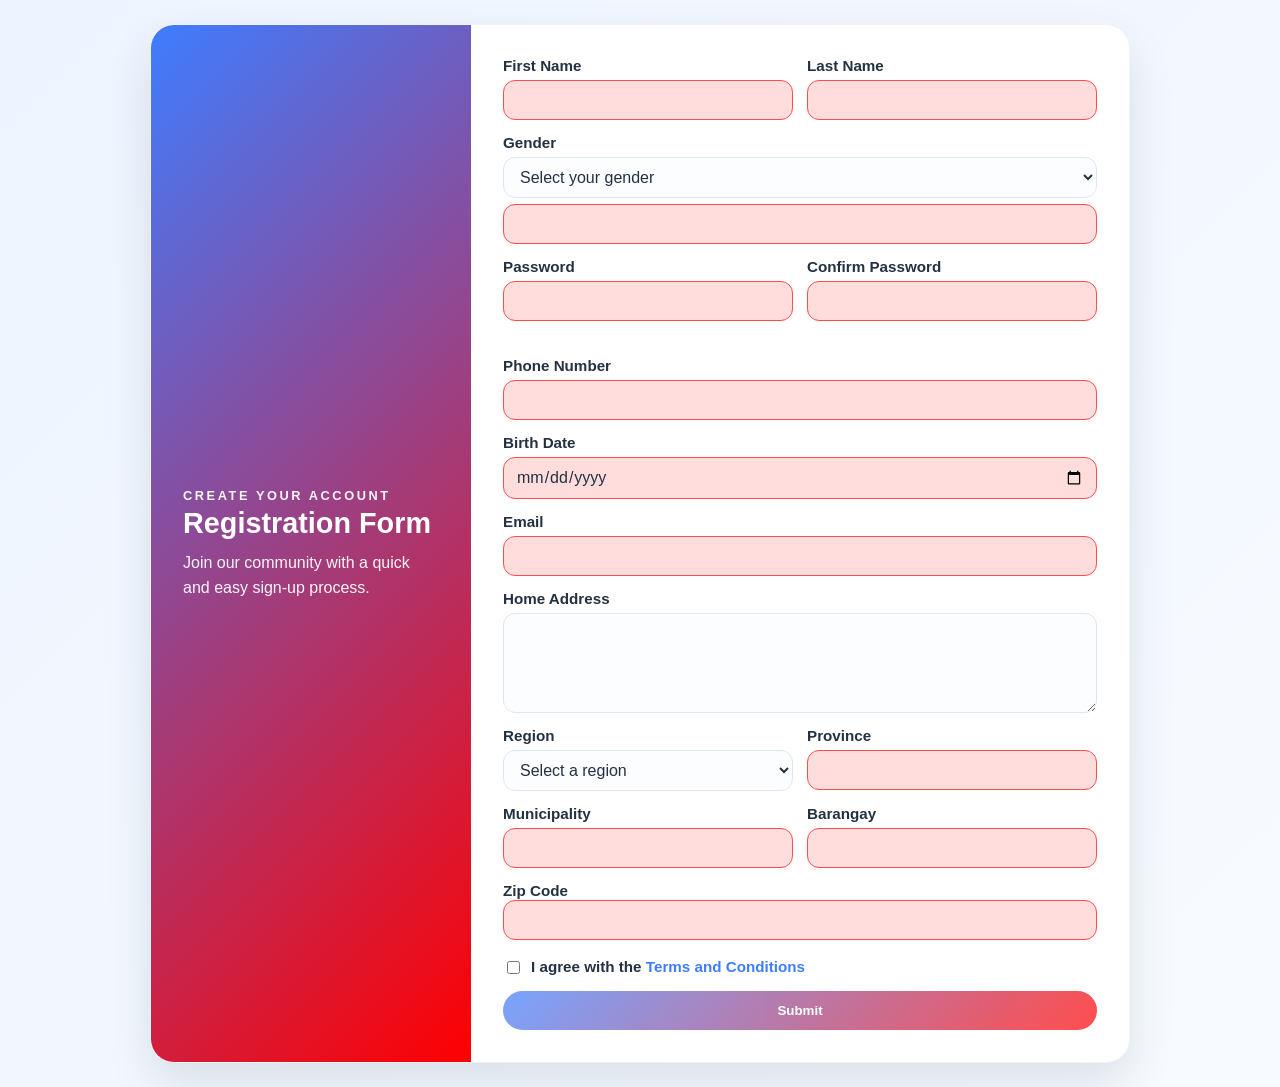
==== commit f032d4de: "$git push --force" ====
--- a/index.html
+++ b/index.html
@@ -29,15 +29,13 @@
               </div>
             </div>
 
-            <div class="form-group" aria-required="true">
+            <div class="form-group">
                   <label for="gender">Gender</label>
-                <div class="some-class">
-                <input type="radio" class="radio" name="male" value="male" id="y"/>
-                <label for="y">Male</label>
-                <input type="radio" class="radio" name="female" value="female" id="z" />
-                <label for="z">Female</label>
-                <input type="radio" class="radio" name="prefer-not-to-say" value="prefer-not-to-say" id="prefer-not-to-say" />
-                <label for="prefer-not-to-say">Prefer not to say</label>
+                  <select id="gender" name="gender" required>
+                    <option value="">Select your gender</option> 
+                    <option value="male">Male</option>
+                    <option value="female">Female</option>
+                    <option value="other">Other</option>
                 </div>
             </div>
 
@@ -143,6 +141,10 @@
         if (form && passwordInput && confirmInput && errorElement) {
           initializePasswordConfirmation(form, passwordInput, confirmInput, errorElement);
         }
+
+        if (form) {
+          initializeNameAndZipValidation(form);
+        }
       });
     </script>
   </body>
--- a/regform.css
+++ b/regform.css
@@ -199,6 +199,10 @@
 input:valid {
   background-color: #ddffdd;
 }
+form-zip:invalid {
+  border: 5px solid #ffdddd;
+  border-color: #ff4d4d;
+}
 form-zip:valid {
   border: 5px solid #ddffdd;
 }
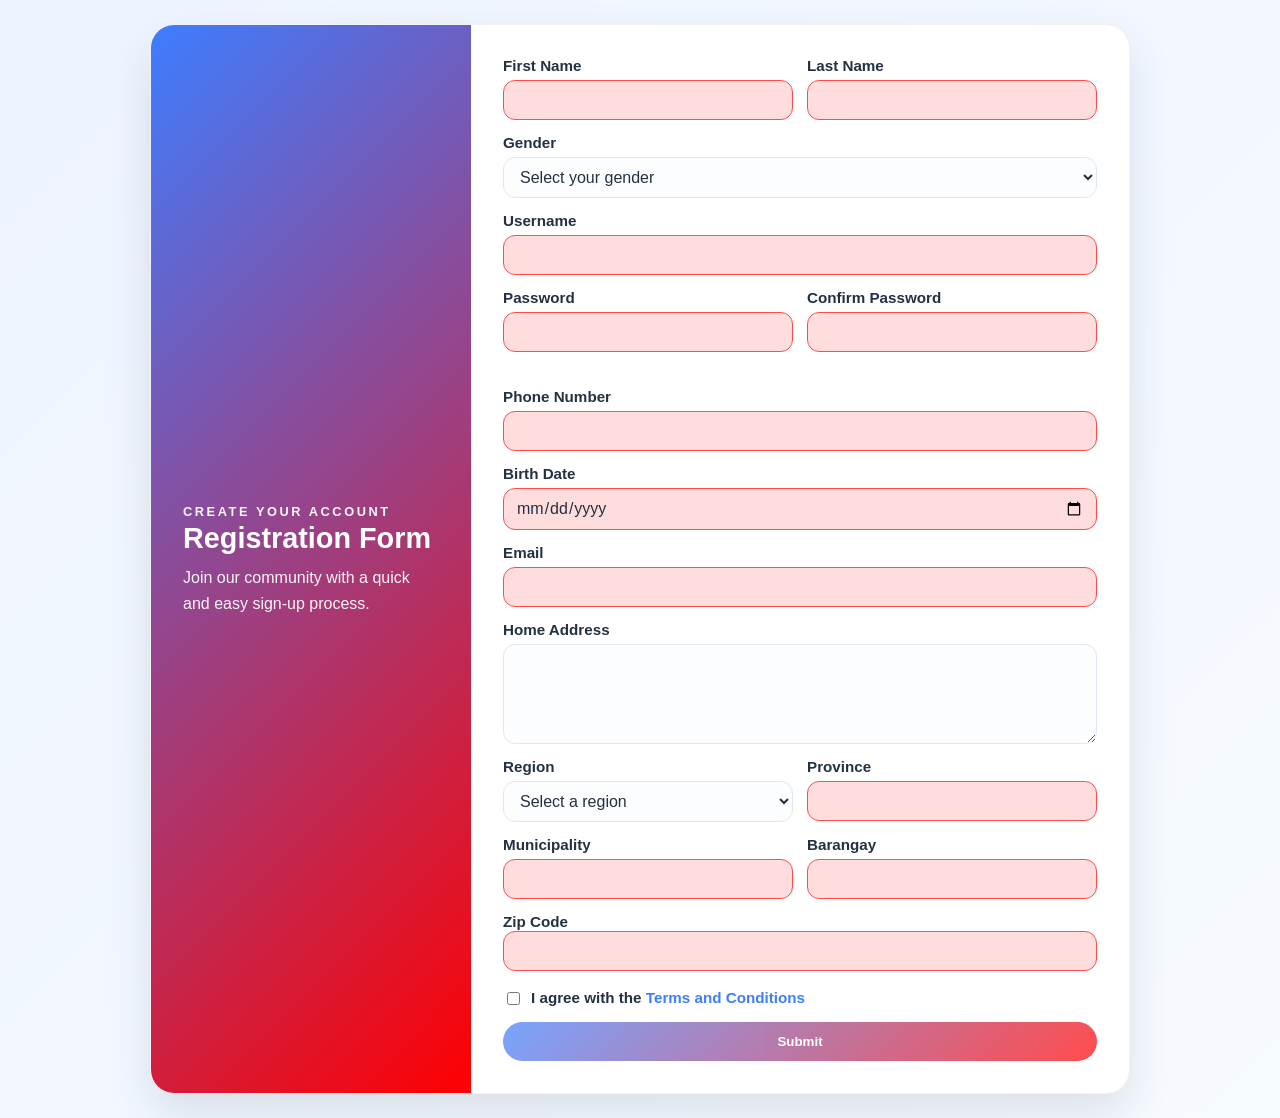
==== commit b9d75b38: "$git push --force" ====
--- a/index.html
+++ b/index.html
@@ -36,9 +36,8 @@
                     <option value="male">Male</option>
                     <option value="female">Female</option>
                     <option value="other">Other</option>
-                </div>
+                </select>
             </div>
-
             <div class="form-group">
               <label for="username">Username</label>
               <input type="text" id="username" name="username" required />
